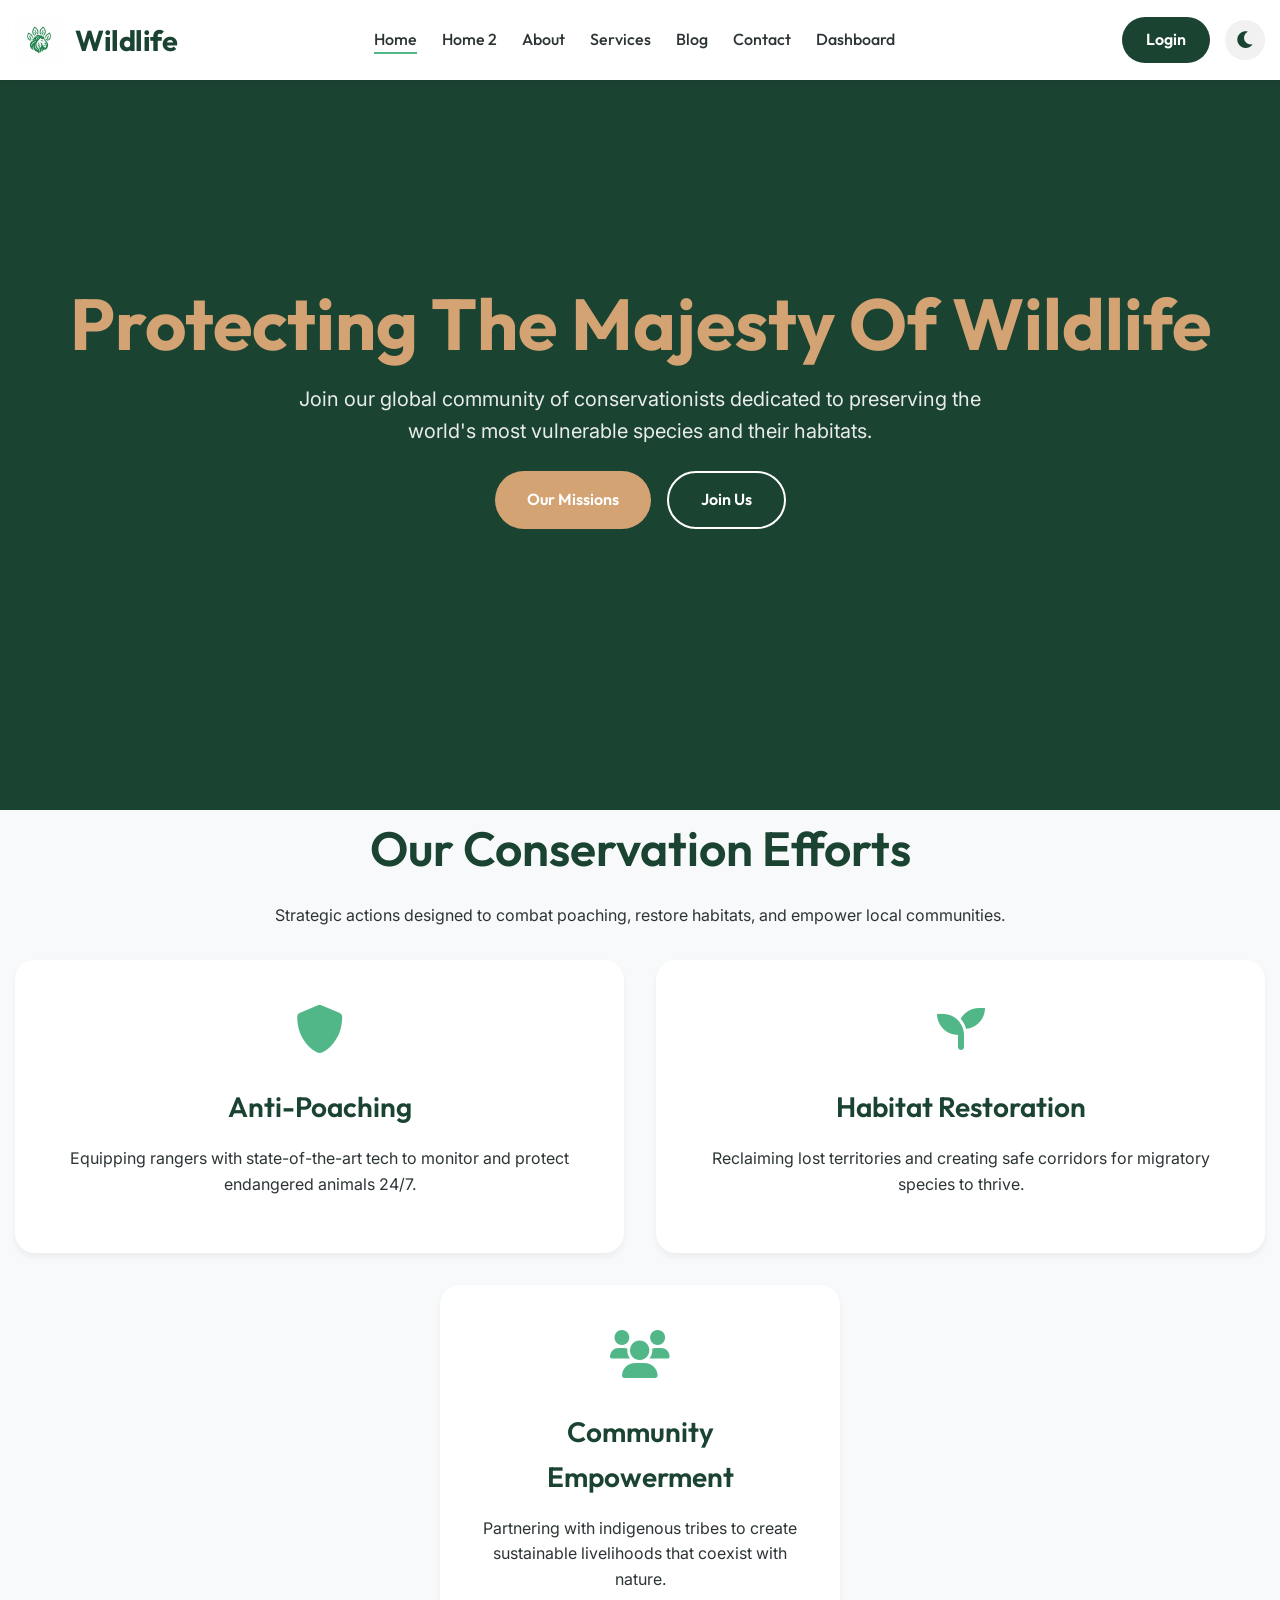
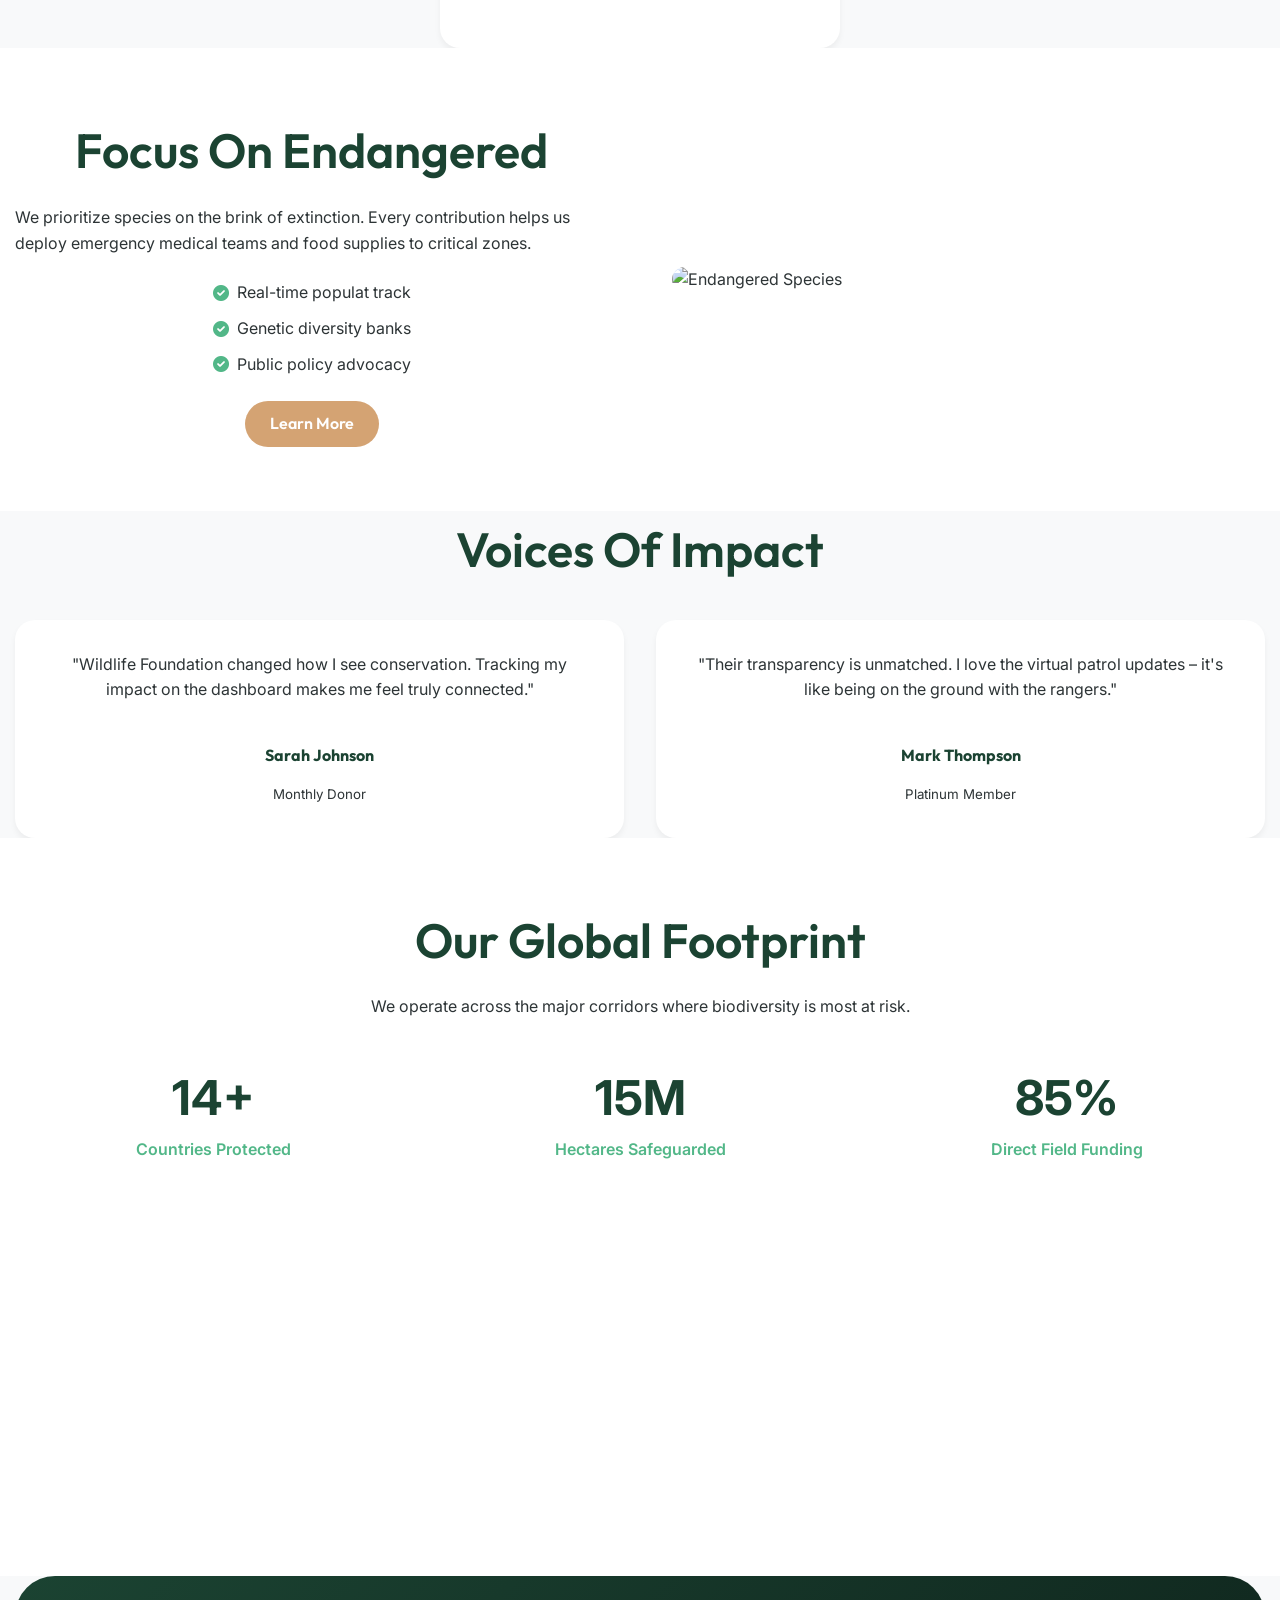
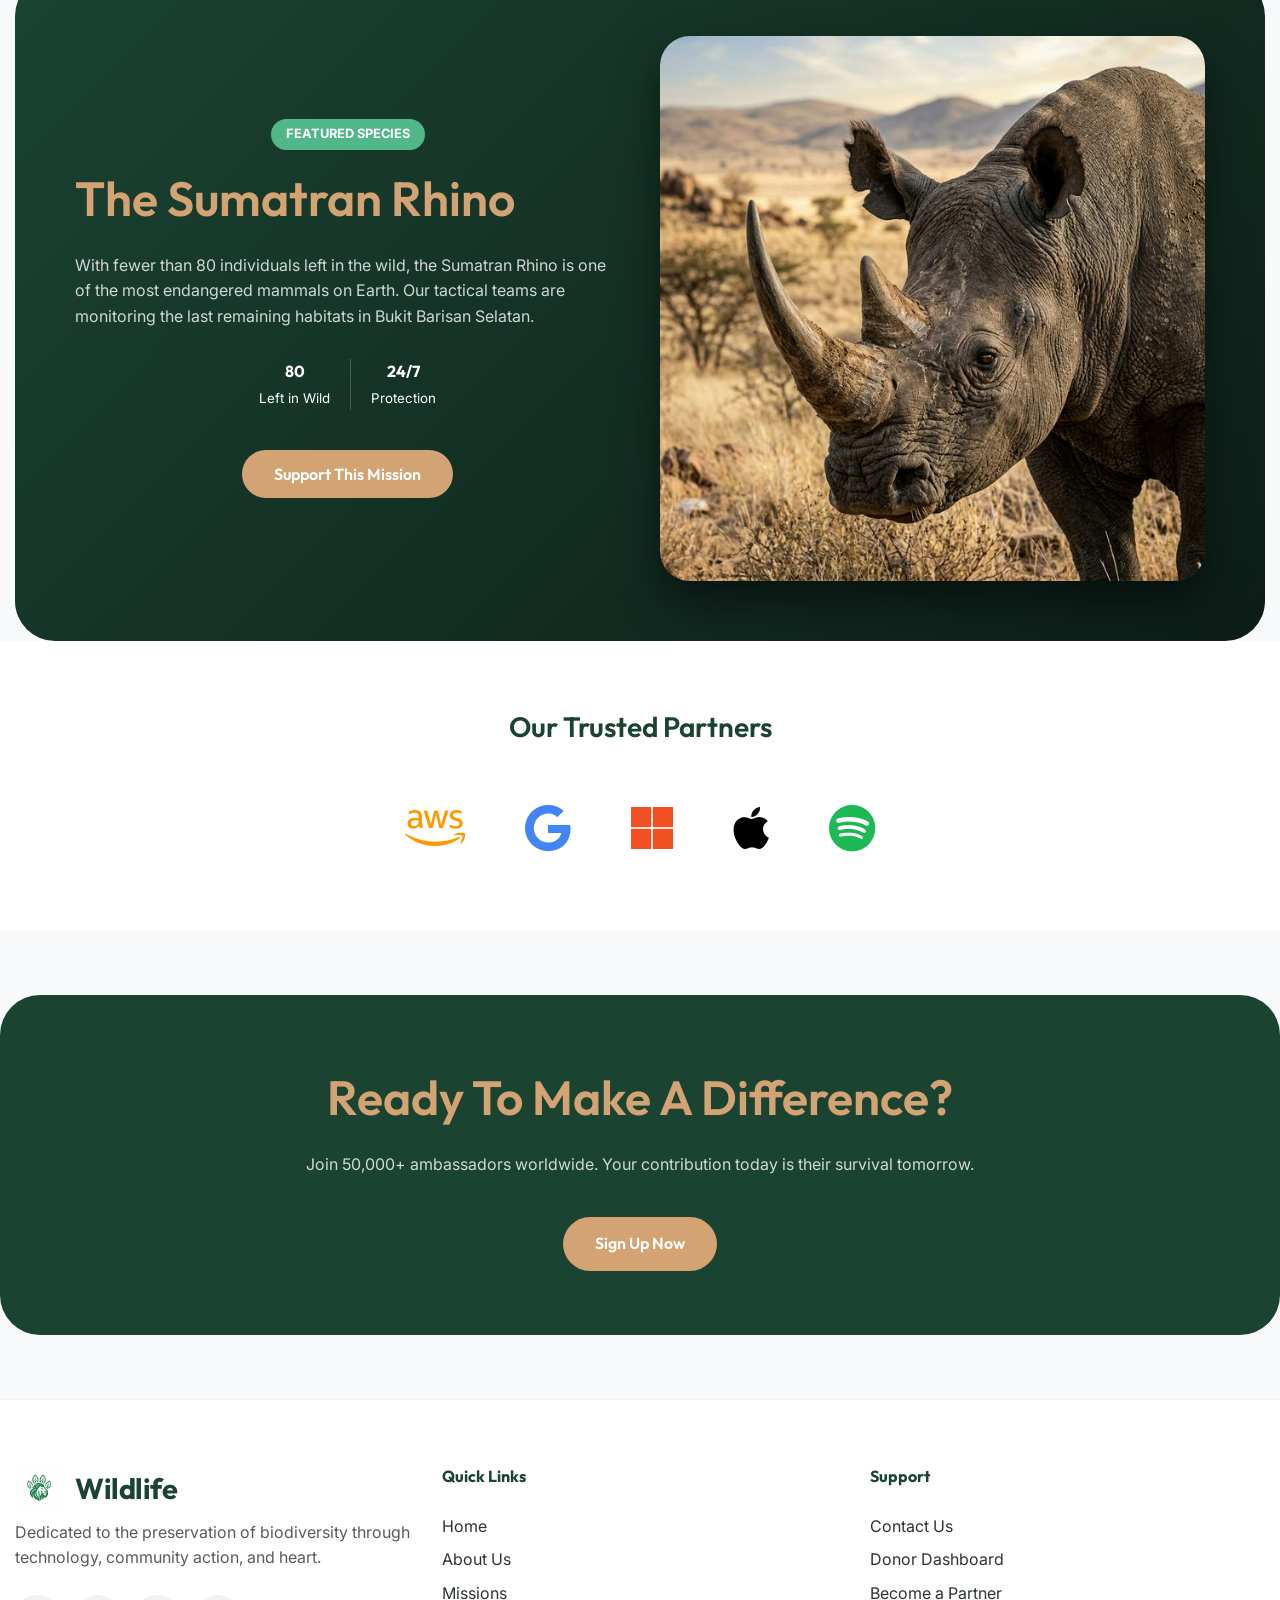
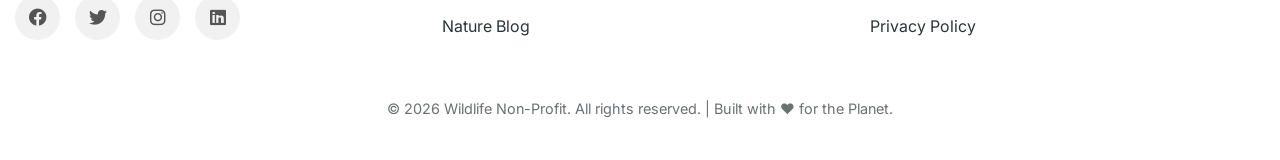
==== index.html @ 7c570459 "Add root index.html to redirect to pages/index.html" ====
<!DOCTYPE html>
<html lang="en">
<head>
    <meta charset="UTF-8">
    <meta http-equiv="refresh" content="0; url=pages/index.html">
    <title>Redirecting...</title>
</head>
<body>
    <p>If you are not redirected automatically, follow this <a href="pages/index.html">link to the website</a>.</p>
    <script>
        window.location.href = "pages/index.html";
    </script>
</body>
</html>
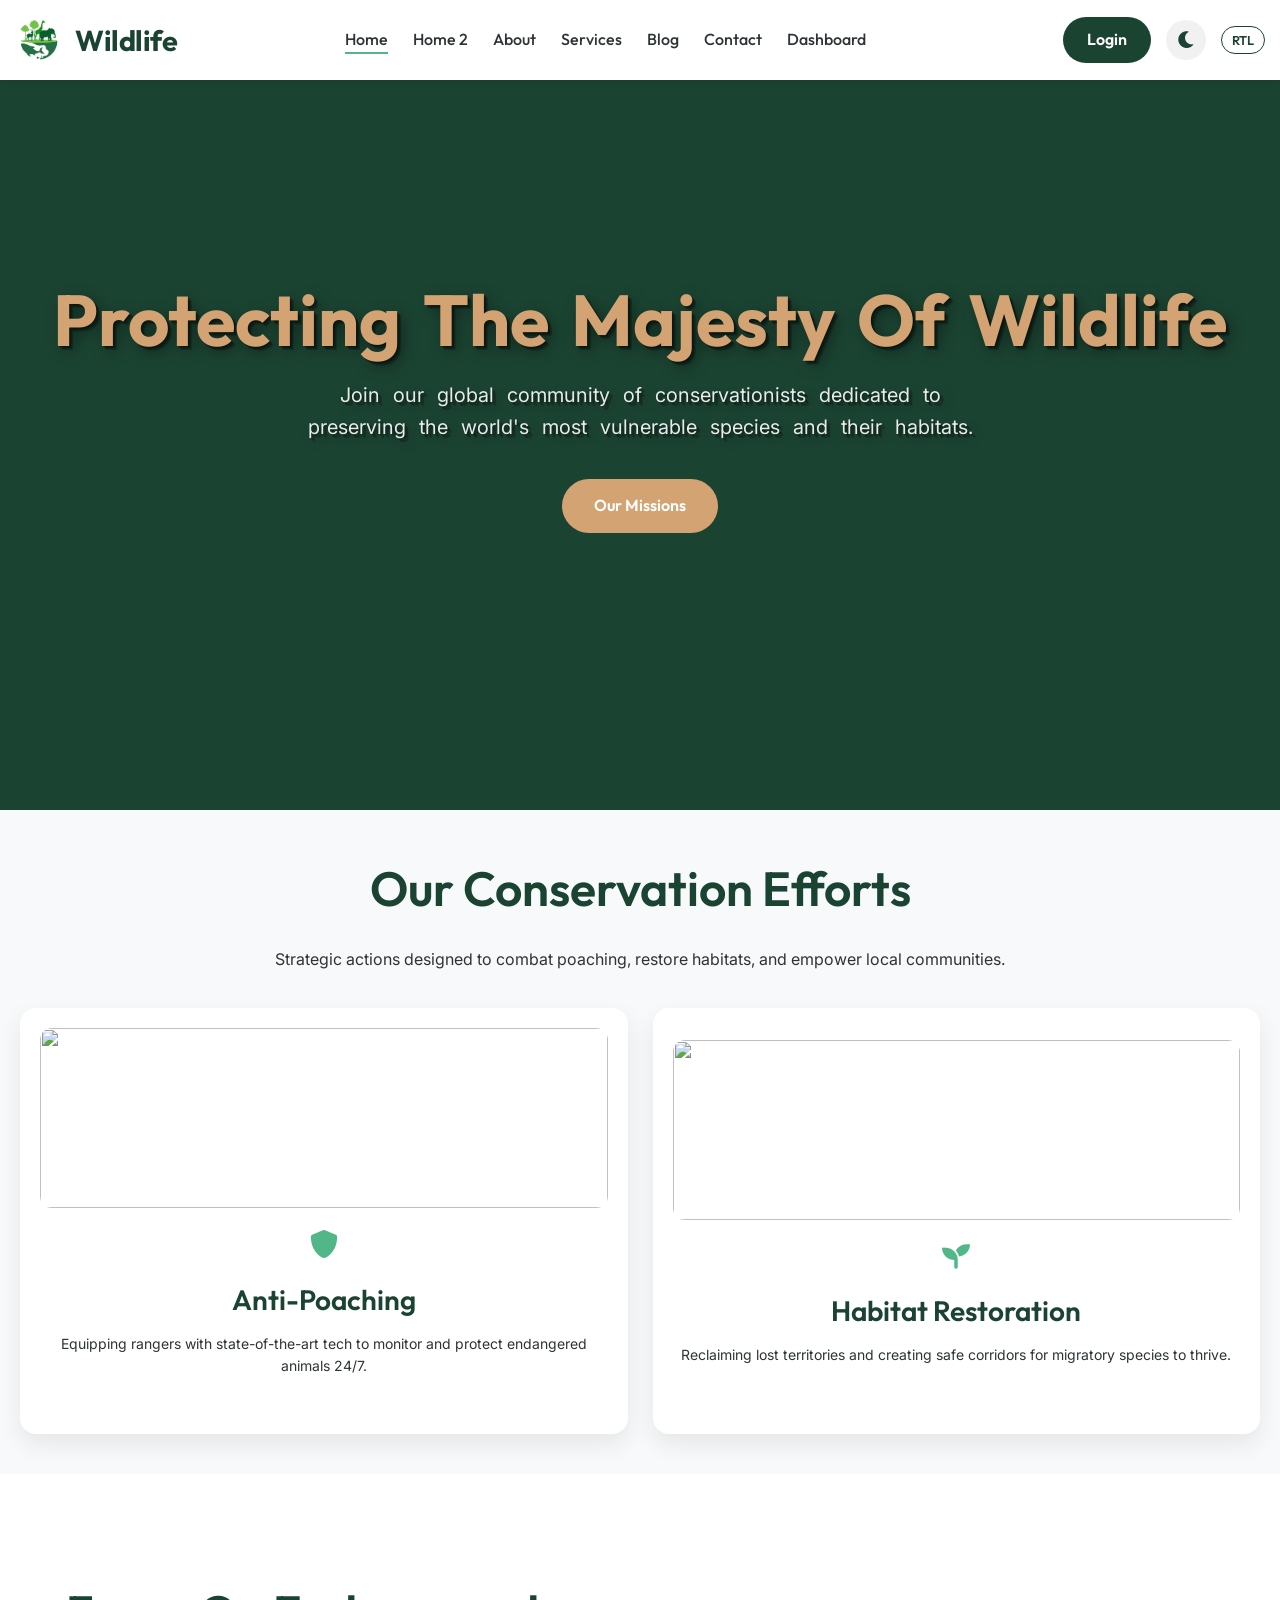
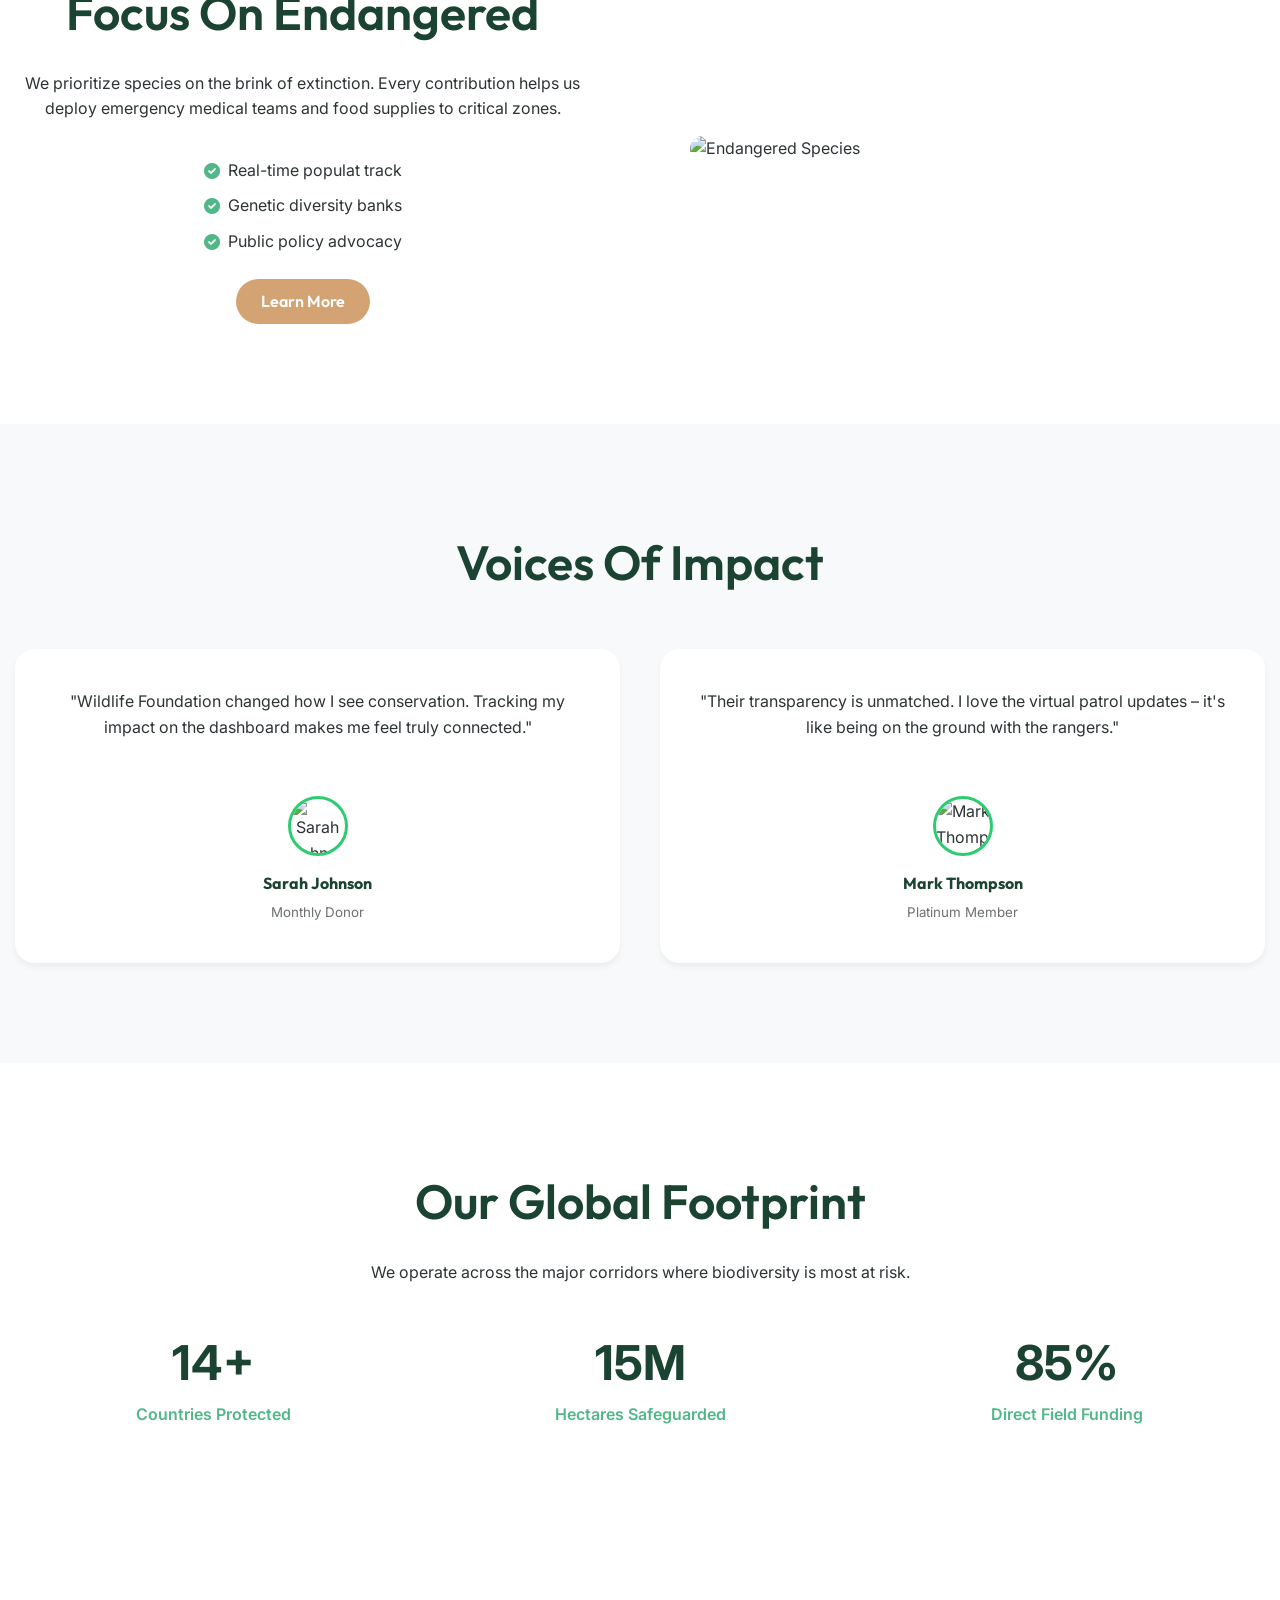
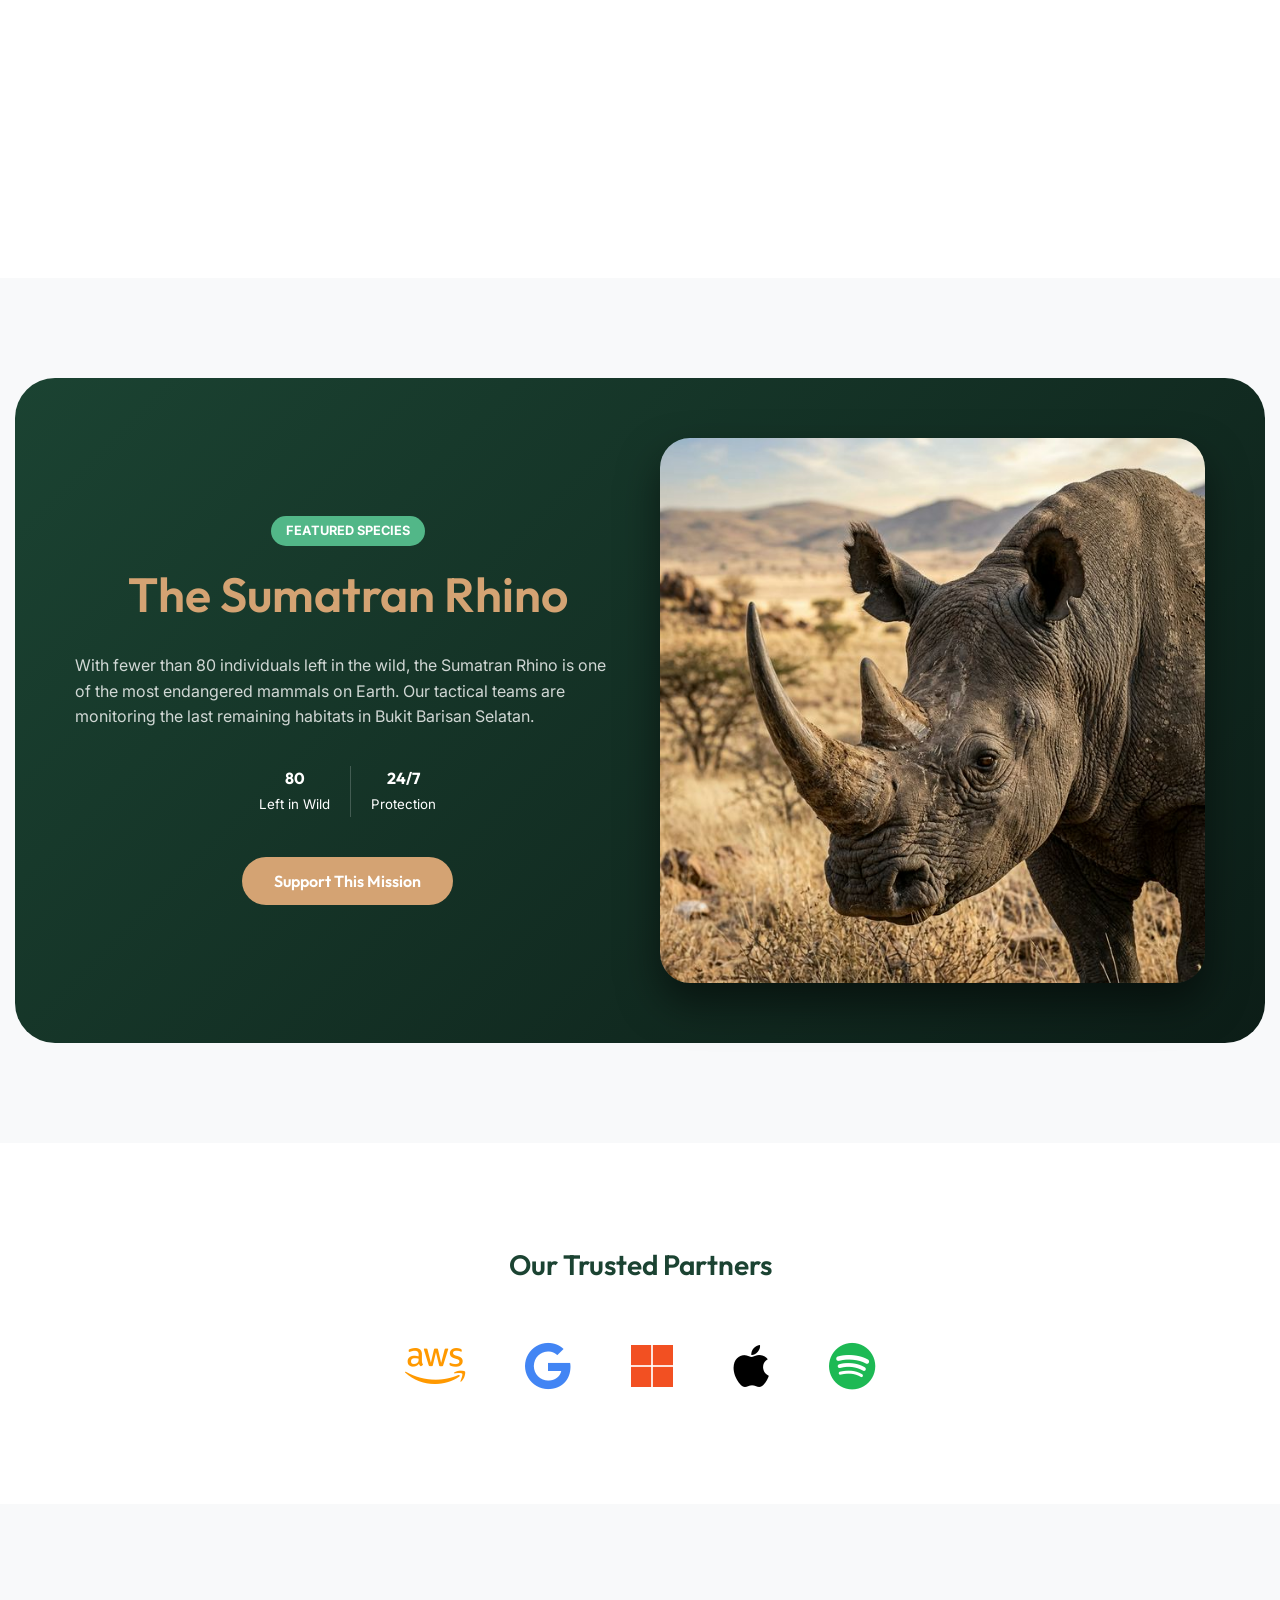
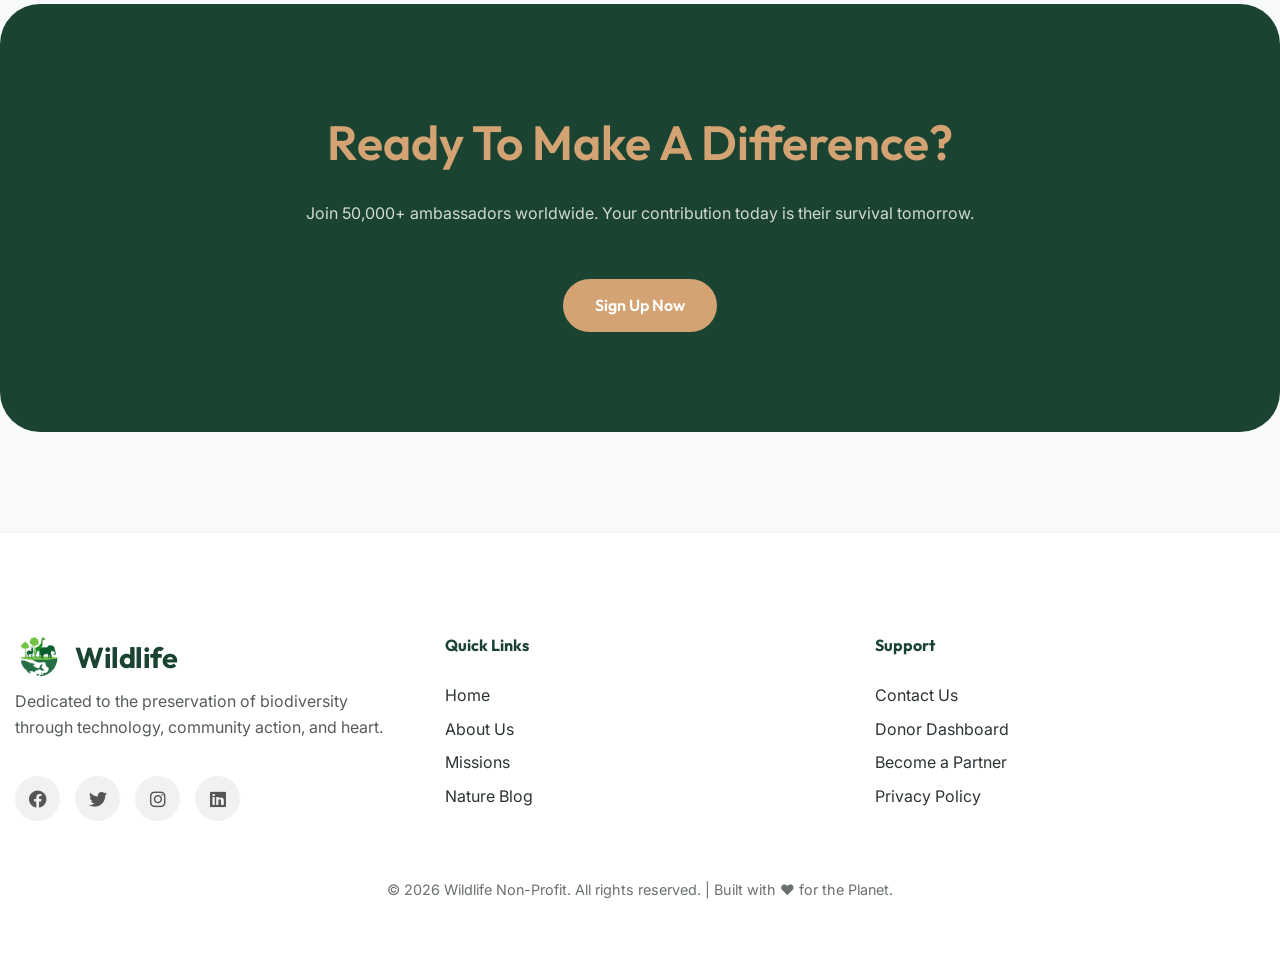
==== commit d4c9c7fe: "rtl implemented" ====
--- a/index.html
+++ b/index.html
@@ -4,6 +4,8 @@
     <meta charset="UTF-8">
     <meta http-equiv="refresh" content="0; url=pages/index.html">
     <title>Redirecting...</title>
+    <link rel="icon" type="image/png" href="assets/images/favicon.png?v=2">
+    <link rel="shortcut icon" href="assets/images/favicon.png?v=2" type="image/png">
 </head>
 <body>
     <p>If you are not redirected automatically, follow this <a href="pages/index.html">link to the website</a>.</p>
